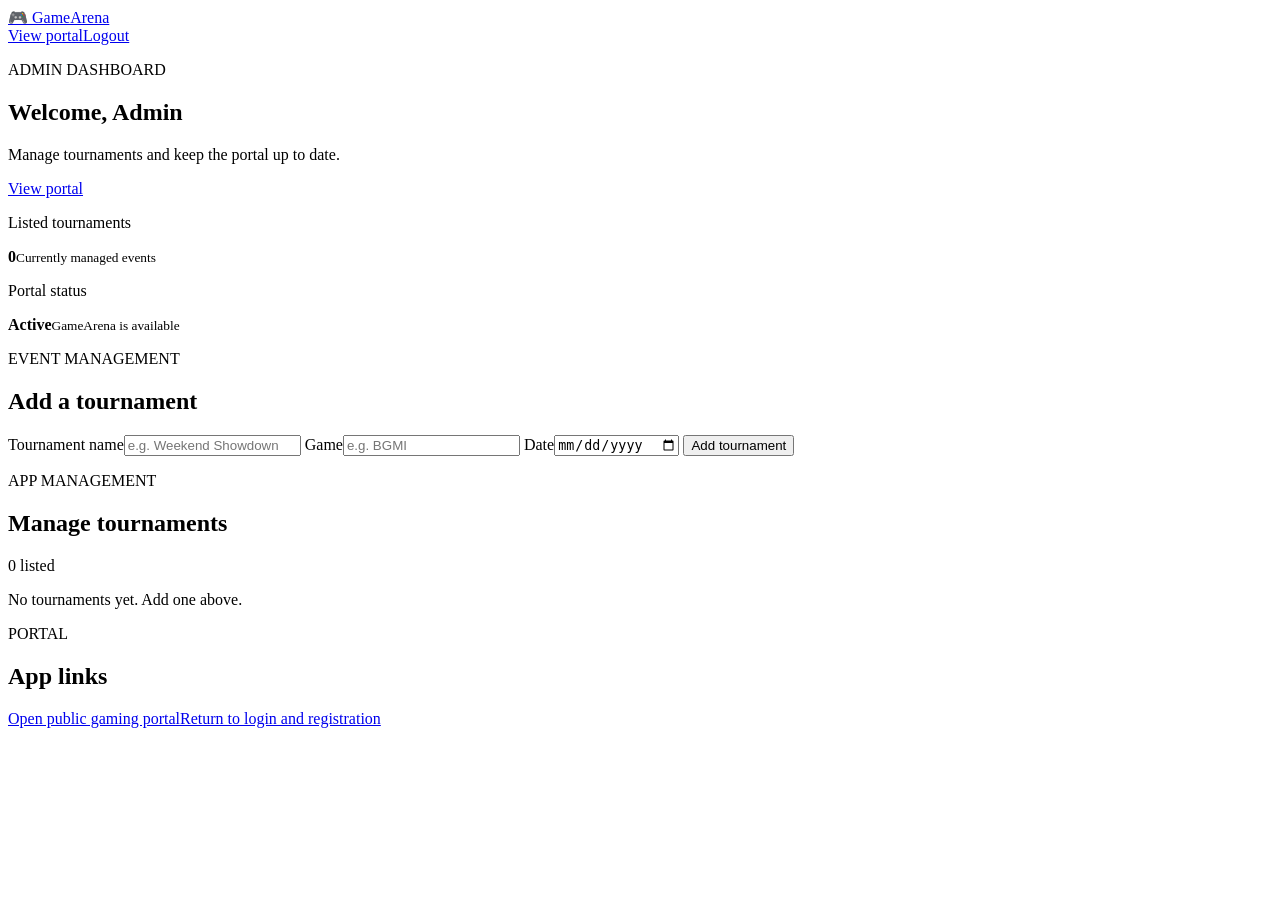
==== html/admin.html @ 48bf5e32 "Update Gaming Portal website" ====
<!DOCTYPE html>
<html lang="en">
<head><meta charset="UTF-8"><meta name="viewport" content="width=device-width, initial-scale=1.0"><title>Admin Dashboard | GameArena</title><link rel="stylesheet" href="css/style.css"></head>
<body class="dashboard-page">
    <header class="dashboard-header"><a class="dashboard-brand" href="gaming-portal.html">🎮 GameArena</a><nav><a href="gaming-portal.html">View portal</a><a href="index.html">Logout</a></nav></header>
    <main class="dashboard-main">
        <section class="welcome-panel"><div><p class="eyebrow">ADMIN DASHBOARD</p><h1>Welcome, <span data-player-name>Admin</span></h1><p>Manage tournaments and keep the portal up to date.</p></div><a class="dashboard-button" href="gaming-portal.html">View portal</a></section>
        <section class="stats-grid" aria-label="Admin overview"><article class="stat-card"><p>Listed tournaments</p><strong data-tournament-count>0</strong><small>Currently managed events</small></article><article class="stat-card"><p>Portal status</p><strong class="stat-word">Active</strong><small>GameArena is available</small></article></section>
        <section class="dashboard-panel"><div class="panel-heading"><div><p class="eyebrow">EVENT MANAGEMENT</p><h2>Add a tournament</h2></div></div>
            <form class="tournament-form" data-tournament-form>
                <label>Tournament name<input name="tournament" type="text" placeholder="e.g. Weekend Showdown" required></label>
                <label>Game<input name="game" type="text" placeholder="e.g. BGMI" required></label>
                <label>Date<input name="date" type="date" required></label>
                <button class="dashboard-button" type="submit">Add tournament</button>
            </form>
        </section>
        <section class="dashboard-panel"><div class="panel-heading"><div><p class="eyebrow">APP MANAGEMENT</p><h2>Manage tournaments</h2></div><span class="count-label"><span data-tournament-count>0</span> listed</span></div><div class="dashboard-list" data-tournament-list><p class="empty-state">No tournaments yet. Add one above.</p></div></section>
        <section class="dashboard-panel"><div class="panel-heading"><div><p class="eyebrow">PORTAL</p><h2>App links</h2></div></div><div class="manage-links"><a href="gaming-portal.html">Open public gaming portal</a><a href="index.html">Return to login and registration</a></div></section>
    </main>
    <script src="js/main.js"></script>
</body>
</html>
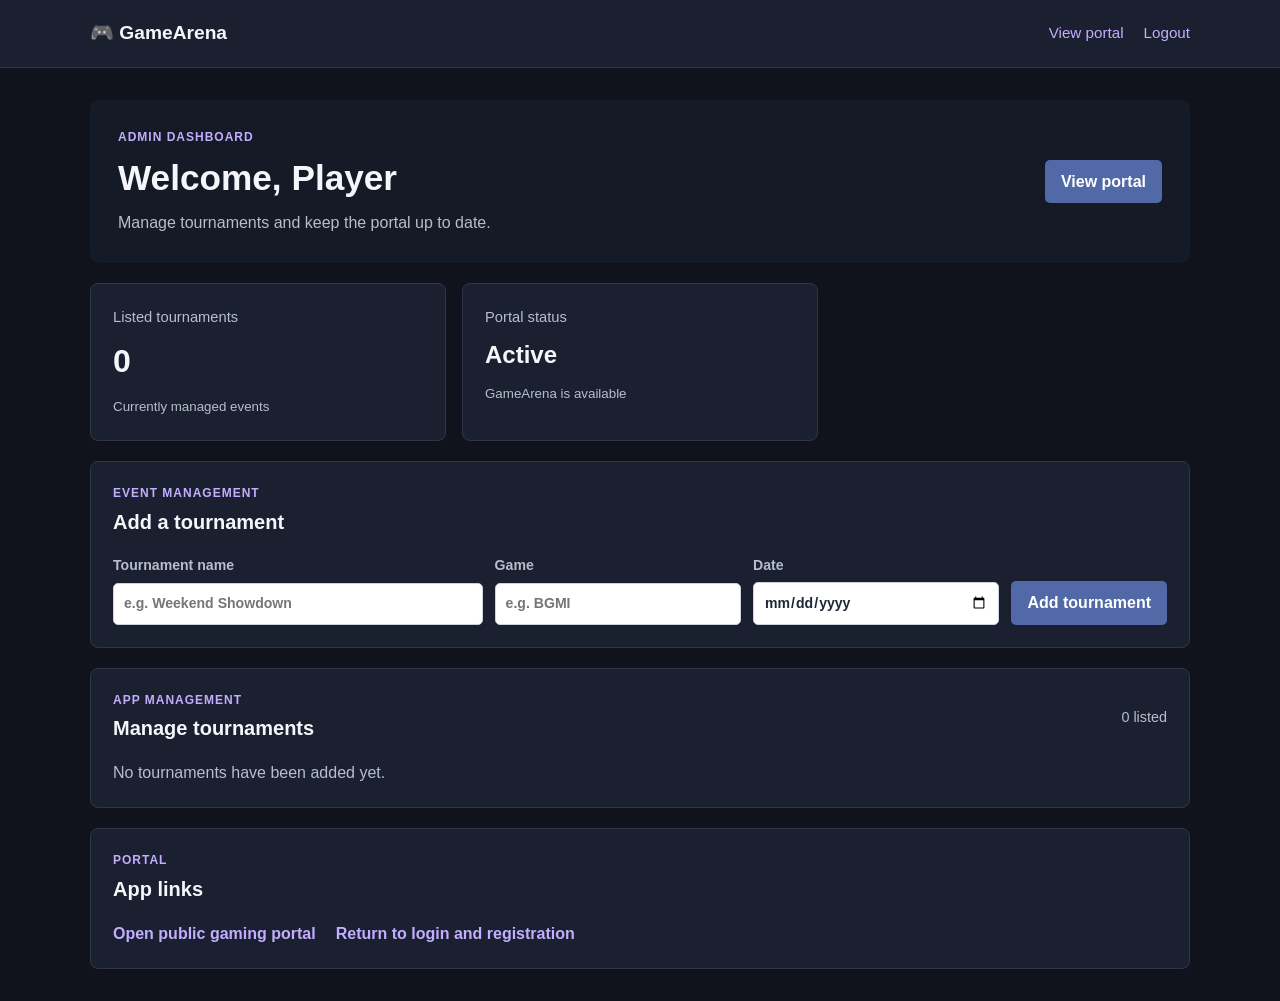
==== commit ca57d5b4: "Update Gaming Portal website" ====
--- a/html/admin.html
+++ b/html/admin.html
@@ -1,6 +1,6 @@
 <!DOCTYPE html>
 <html lang="en">
-<head><meta charset="UTF-8"><meta name="viewport" content="width=device-width, initial-scale=1.0"><title>Admin Dashboard | GameArena</title><link rel="stylesheet" href="css/style.css"></head>
+<head><meta charset="UTF-8"><meta name="viewport" content="width=device-width, initial-scale=1.0"><title>Admin Dashboard | GameArena</title><link rel="stylesheet" href="../css/style.css"></head>
 <body class="dashboard-page">
     <header class="dashboard-header"><a class="dashboard-brand" href="gaming-portal.html">🎮 GameArena</a><nav><a href="gaming-portal.html">View portal</a><a href="index.html">Logout</a></nav></header>
     <main class="dashboard-main">
@@ -17,6 +17,6 @@
         <section class="dashboard-panel"><div class="panel-heading"><div><p class="eyebrow">APP MANAGEMENT</p><h2>Manage tournaments</h2></div><span class="count-label"><span data-tournament-count>0</span> listed</span></div><div class="dashboard-list" data-tournament-list><p class="empty-state">No tournaments yet. Add one above.</p></div></section>
         <section class="dashboard-panel"><div class="panel-heading"><div><p class="eyebrow">PORTAL</p><h2>App links</h2></div></div><div class="manage-links"><a href="gaming-portal.html">Open public gaming portal</a><a href="index.html">Return to login and registration</a></div></section>
     </main>
-    <script src="js/main.js"></script>
+    <script src="../js/main.js"></script>
 </body>
 </html>
--- a/css/style.css
+++ b/css/style.css
@@ -0,0 +1,211 @@
+/* Simple gaming portal styles using CSS Grid for page layouts. */
+:root {
+    --background: #10131c;
+    --surface: #1b2030;
+    --surface-light: #252c40;
+    --text: #f5f6fa;
+    --muted: #b7bdcc;
+    --accent: #8b5cf6;
+}
+
+/* Simple, static login and registration page. */
+.auth-page { min-height: 100vh; display: grid; place-items: center; padding: 32px 16px; background: #eef1f6; color: #202638; }
+.auth-container { width: min(100%, 850px); }
+.auth-heading { margin-bottom: 26px; text-align: center; }
+.auth-logo { display: inline-block; margin-bottom: 12px; color: #25304a; font-size: 1.5rem; font-weight: 700; }
+.auth-logo span { color: #5269a8; }
+.auth-heading h1 { margin-bottom: 4px; font-size: clamp(1.7rem, 4vw, 2.2rem); }
+.auth-heading p, .auth-note { color: #667085; }
+.auth-grid { display: grid; grid-template-columns: repeat(2, minmax(0, 1fr)); gap: 20px; }
+.auth-card { padding: 24px; border: 1px solid #d9deea; border-radius: 8px; background: #fff; }
+.auth-card h2 { margin-bottom: 16px; font-size: 1.35rem; }
+.redirect-form { display: grid; gap: 9px; }
+.redirect-form label { margin-top: 4px; font-size: .9rem; font-weight: 600; }
+.redirect-form input, .redirect-form select { width: 100%; min-height: 42px; padding: 9px 10px; border: 1px solid #cbd2df; border-radius: 5px; background: #fff; color: #202638; font: inherit; }
+.auth-button { min-height: 43px; margin-top: 9px; border: 0; border-radius: 5px; background: #5269a8; color: #fff; font: inherit; font-weight: 700; cursor: pointer; }
+.auth-button:hover { background: #435a96; }
+.auth-note { margin-top: 18px; text-align: center; font-size: .85rem; }
+.registration-success { display: grid; justify-items: center; gap: 12px; padding: 40px 24px; border: 1px solid #d9deea; border-radius: 8px; background: #fff; text-align: center; }
+.registration-success h1 { color: #202638; }
+.registration-success > p:not(.eyebrow) { color: #667085; }
+.success-mark { display: grid; width: 54px; height: 54px; place-items: center; border-radius: 50%; background: #e5f4e9; color: #287a43; font-size: 1.8rem; font-weight: 700; }
+.success-link { display: inline-grid; place-items: center; margin-top: 8px; padding: 10px 20px; text-decoration: none; }
+.auth-page { background: var(--background); color: var(--text); }
+.auth-logo { color: var(--text); }
+.auth-logo span { color: #b69aff; }
+.auth-heading p, .auth-note { color: var(--muted); }
+.auth-card, .registration-success { background: var(--surface); border-color: #30364a; color: var(--text); }
+.auth-card h2, .registration-success h1 { color: var(--text); }
+.redirect-form label { color: var(--muted); }
+.redirect-form input, .redirect-form select { border-color: #49516a; background: #151a27; color: var(--text); }
+.redirect-form input::placeholder { color: #8992a7; }
+.auth-button { background: var(--accent); color: #fff; }
+.auth-button:hover { background: #7648df; }
+.registration-success > p:not(.eyebrow) { color: var(--muted); }
+.success-mark { background: #203d2b; color: #8bd3a1; }
+.destination-card { width: min(100%, 420px); text-align: center; }
+.destination-card p { margin: 8px 0 18px; color: #667085; }
+.destination-link { display: inline-grid; place-items: center; padding: 10px 18px; text-decoration: none; }
+@media (max-width: 620px) { .auth-grid { grid-template-columns: 1fr; } }
+
+/* User and admin dashboards */
+.dashboard-page { min-height: 100vh; background: #f2f4f8; color: #202638; }
+.dashboard-header { min-height: 68px; display: grid; grid-template-columns: 1fr auto; align-items: center; gap: 20px; padding: 0 max(4%, calc((100% - 1100px) / 2)); background: #fff; border-bottom: 1px solid #dfe3eb; }
+.dashboard-brand { font-size: 1.2rem; font-weight: 700; color: #25304a; }
+.dashboard-header nav { display: grid; grid-auto-flow: column; gap: 20px; color: #5269a8; font-size: .95rem; }
+.dashboard-main { width: min(92%, 1100px); margin: 32px auto; display: grid; gap: 20px; }
+.welcome-panel { display: grid; grid-template-columns: 1fr auto; align-items: center; gap: 20px; padding: 28px; border-radius: 9px; background: #e3e9f6; }
+.welcome-panel h1 { margin: 3px 0; font-size: clamp(1.6rem, 4vw, 2.2rem); }
+.welcome-panel p:not(.eyebrow) { color: #667085; }
+.eyebrow { color: #5269a8; font-size: .75rem; font-weight: 700; letter-spacing: 1px; }
+.dashboard-button { display: inline-grid; place-items: center; min-height: 42px; padding: 9px 16px; border: 0; border-radius: 5px; background: #5269a8; color: white; font: inherit; font-weight: 700; text-decoration: none; cursor: pointer; }
+.stats-grid { display: grid; grid-template-columns: repeat(3, minmax(0, 1fr)); gap: 16px; }
+.stat-card, .dashboard-panel { padding: 22px; border: 1px solid #e0e4ec; border-radius: 8px; background: white; }
+.stat-card > p { color: #667085; font-size: .92rem; }
+.stat-card strong { display: block; margin: 6px 0; color: #25304a; font-size: 2rem; }
+.stat-card .stat-word { font-size: 1.5rem; }
+.stat-card small { color: #80899b; }
+.panel-heading { display: grid; grid-template-columns: 1fr auto; align-items: center; gap: 14px; margin-bottom: 16px; }
+.panel-heading h2 { margin-top: 2px; font-size: 1.25rem; }
+.panel-heading > a, .manage-links a { color: #5269a8; font-weight: 600; }
+.panel-copy, .empty-state { color: #667085; }
+.tournament-form { display: grid; grid-template-columns: 1.5fr 1fr 1fr auto; align-items: end; gap: 12px; }
+.tournament-form label { display: grid; gap: 6px; color: #4c5568; font-size: .88rem; font-weight: 600; }
+.tournament-form input { width: 100%; min-height: 42px; padding: 8px 10px; border: 1px solid #cbd2df; border-radius: 5px; background: white; color: #202638; font: inherit; }
+.dashboard-list { display: grid; gap: 10px; }
+.dashboard-item { display: grid; grid-template-columns: 1fr auto; align-items: center; gap: 12px; padding: 12px; border: 1px solid #e5e8ef; border-radius: 6px; }
+.dashboard-item p { margin-top: 3px; color: #667085; font-size: .9rem; }
+.small-button { padding: 7px 10px; border: 1px solid #cbd2df; border-radius: 5px; background: #fff; color: #4b5568; font: inherit; cursor: pointer; }
+.small-button:hover { background: #f2f4f8; }
+.count-label { color: #667085; font-size: .9rem; }
+.manage-links { display: grid; grid-template-columns: repeat(2, max-content); gap: 20px; }
+.dashboard-page { background: var(--background); color: var(--text); }
+.dashboard-page .dashboard-header { background: var(--surface); border-bottom-color: #30364a; }
+.dashboard-page .dashboard-brand { color: var(--text); }
+.dashboard-page .dashboard-header nav { color: #c3adff; }
+.dashboard-page .dashboard-header nav a:hover, .dashboard-page .panel-heading > a:hover, .dashboard-page .manage-links a:hover { color: #fff; }
+.dashboard-page .welcome-panel { background: #151a27; }
+.dashboard-page .welcome-panel p:not(.eyebrow), .dashboard-page .stat-card > p, .dashboard-page .stat-card small, .dashboard-page .dashboard-item p, .dashboard-page .panel-copy, .dashboard-page .empty-state, .dashboard-page .count-label { color: var(--muted); }
+.dashboard-page .stat-card, .dashboard-page .dashboard-panel { background: var(--surface); border-color: #30364a; }
+.dashboard-page .stat-card strong, .dashboard-page .panel-heading h2 { color: var(--text); }
+.dashboard-page .eyebrow, .dashboard-page .panel-heading > a, .dashboard-page .manage-links a { color: #c3adff; }
+.dashboard-page .dashboard-item { border-color: #30364a; background: #151a27; }
+.dashboard-page .tournament-form label { color: var(--muted); }
+.dashboard-page .small-button { border-color: #49516a; background: #252c40; color: var(--text); }
+.dashboard-page .small-button:hover { background: #343c54; }
+@media (max-width: 760px) { .tournament-form { grid-template-columns: 1fr 1fr; } }
+@media (max-width: 560px) { .dashboard-header { padding-inline: 4%; } .dashboard-header nav { gap: 12px; font-size: .85rem; } .dashboard-main { margin-block: 20px; } .welcome-panel { grid-template-columns: 1fr; } .welcome-panel .dashboard-button { justify-self: start; } .stats-grid { grid-template-columns: 1fr; } .tournament-form { grid-template-columns: 1fr; } .manage-links { grid-template-columns: 1fr; gap: 10px; } }
+
+* {
+    box-sizing: border-box;
+    margin: 0;
+    padding: 0;
+}
+
+body {
+    background: var(--background);
+    color: var(--text);
+    font-family: Arial, Helvetica, sans-serif;
+    line-height: 1.6;
+}
+
+a { color: inherit; text-decoration: none; }
+.container { width: min(92%, 1100px); margin-inline: auto; }
+
+.navbar { background: var(--surface); }
+.navbar-container {
+    min-height: 72px;
+    display: grid;
+    grid-template-columns: auto 1fr auto auto;
+    align-items: center;
+    gap: 24px;
+}
+.logo { font-size: 1.25rem; font-weight: 700; white-space: nowrap; }
+.logo-accent { color: #b69aff; }
+.nav-menu { display: grid; grid-auto-flow: column; justify-content: center; gap: 20px; }
+.nav-link { color: var(--muted); }
+.nav-link:hover, .nav-link.active { color: white; }
+.nav-icon { margin-right: 4px; }
+.nav-actions { display: grid; grid-auto-flow: column; gap: 10px; }
+.menu-toggle { display: none; }
+
+.btn {
+    display: inline-block;
+    padding: 9px 16px;
+    border: 1px solid #777f94;
+    border-radius: 6px;
+    text-align: center;
+}
+.btn-primary { background: var(--accent); border-color: var(--accent); color: white; }
+.btn:hover { filter: brightness(1.12); }
+.btn-large { padding: 12px 20px; }
+
+.hero { padding: 76px 0; background: #151a27; }
+.hero-container { display: grid; grid-template-columns: 1.2fr 0.8fr; align-items: center; gap: 40px; }
+.hero-badge { color: #c3adff; font-size: .85rem; font-weight: 700; }
+.hero h1 { margin: 12px 0 18px; font-size: clamp(2.5rem, 6vw, 4.5rem); line-height: 1.05; }
+.hero h1 span { color: #b69aff; }
+.hero-content > p { max-width: 560px; margin-bottom: 24px; color: var(--muted); }
+.hero-buttons { display: grid; grid-auto-flow: column; justify-content: start; gap: 12px; }
+.hero-visual { display: grid; place-items: center; }
+.hero-card { width: min(100%, 320px); min-height: 260px; display: grid; place-content: center; text-align: center; padding: 28px; border-radius: 12px; background: var(--surface); }
+.hero-card-icon { font-size: 4rem; }
+.hero-card p { color: var(--muted); }
+
+.games-section, .tournaments-section { padding: 64px 0; }
+.games-section { background: #131725; }
+.section-heading { max-width: 650px; margin: 0 auto 36px; text-align: center; }
+.section-heading > span { color: #b69aff; font-size: .8rem; font-weight: 700; letter-spacing: 1px; }
+.section-heading h2 { margin: 6px 0; font-size: clamp(1.8rem, 4vw, 2.6rem); }
+.section-heading p { color: var(--muted); }
+.games-grid { display: grid; grid-template-columns: repeat(4, 1fr); gap: 16px; }
+.game-card { padding: 24px 16px; background: var(--surface); border-radius: 8px; text-align: center; }
+.game-card:hover { background: var(--surface-light); }
+.game-icon { font-size: 2.5rem; }
+.game-card p { color: var(--muted); font-size: .9rem; }
+
+.tournament-grid { display: grid; grid-template-columns: repeat(3, 1fr); gap: 16px; }
+.tournament-card { display: grid; grid-template-rows: 130px 1fr; overflow: hidden; border-radius: 8px; background: var(--surface); }
+.tournament-banner { display: grid; place-items: center; font-size: 1.8rem; font-weight: 700; background: #35235a; }
+.bgmi-banner { background: #174363; }
+.freefire-banner { background: #71400d; }
+.tournament-content { display: grid; align-content: start; gap: 10px; padding: 18px; }
+.tournament-game { color: #c3adff; font-size: .75rem; font-weight: 700; }
+.tournament-game.bgmi { color: #64c5ff; }
+.tournament-game.freefire { color: #ffb357; }
+.tournament-content h3 { font-size: 1.05rem; }
+.tournament-info { display: grid; grid-template-columns: repeat(2, auto); justify-content: start; gap: 5px 12px; color: var(--muted); font-size: .82rem; }
+.tournament-link { color: #c3adff; font-weight: 700; }
+
+.cta-section { padding: 56px 0; }
+.cta-container { display: grid; justify-items: center; gap: 12px; padding: 42px 20px; background: var(--surface); border-radius: 10px; text-align: center; }
+.cta-container p { color: var(--muted); }
+.footer { padding: 32px 0; background: #0b0d13; }
+.footer-container { display: grid; grid-template-columns: 1fr auto auto; align-items: center; gap: 24px; }
+.footer-brand p, .copyright { color: var(--muted); font-size: .85rem; }
+.footer-links { display: grid; grid-auto-flow: column; gap: 16px; color: var(--muted); font-size: .9rem; }
+
+@media (max-width: 850px) {
+    .navbar-container { grid-template-columns: auto 1fr auto; gap: 12px; }
+    .nav-menu { gap: 10px; }
+    .nav-actions { display: none; }
+    .tournament-grid { grid-template-columns: repeat(2, 1fr); }
+    .footer-container { grid-template-columns: 1fr 1fr; }
+    .copyright { grid-column: 1 / -1; text-align: center; }
+}
+
+@media (max-width: 620px) {
+    .navbar-container { grid-template-columns: 1fr auto; min-height: 64px; position: relative; }
+    .nav-menu { display: none; grid-auto-flow: row; justify-content: stretch; position: absolute; z-index: 2; top: 100%; left: 0; right: 0; padding: 12px; background: var(--surface); border-radius: 0 0 8px 8px; }
+    .nav-menu.mobile-active { display: grid; }
+    .nav-link { padding: 8px; }
+    .menu-toggle { display: block; padding: 6px 10px; color: white; background: var(--surface-light); border: 0; border-radius: 5px; font-size: 1.2rem; }
+    .hero { padding: 52px 0; }
+    .hero-container { grid-template-columns: 1fr; text-align: center; }
+    .hero-content > p { margin-inline: auto; }
+    .hero-buttons { grid-auto-flow: row; justify-content: stretch; }
+    .games-grid { grid-template-columns: repeat(2, 1fr); }
+    .tournament-grid { grid-template-columns: 1fr; }
+    .footer-container { grid-template-columns: 1fr; justify-items: center; text-align: center; }
+    .copyright { grid-column: auto; }
+}
